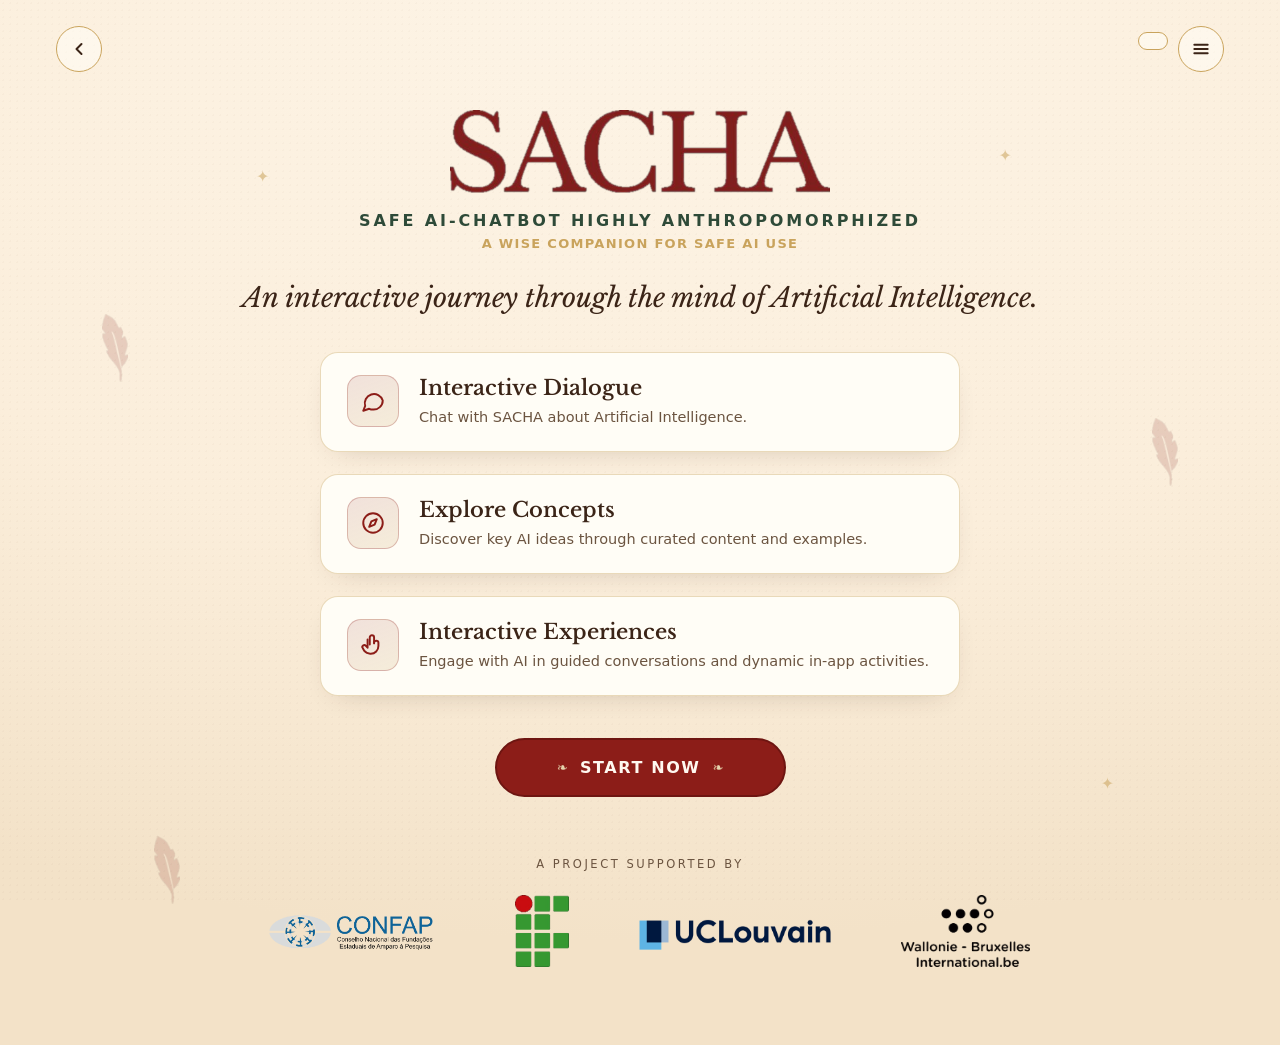
==== intro.html @ 822ed8a5 "Publicar protótipo estático do site SACHA. Site HTML/CSS/JS com landing, login, chat demo e suporte " ====
<!DOCTYPE html>
<html lang="en">
<head>
<meta charset="UTF-8">
<meta name="viewport" content="width=device-width, initial-scale=1.0">
<title>Introduction · SACHA</title>
<link rel="preconnect" href="https://fonts.googleapis.com">
<link href="https://fonts.googleapis.com/css2?family=Libre+Baskerville:ital,wght@0,400;0,700;1,400&display=swap" rel="stylesheet">
<link rel="stylesheet" href="assets/styles.css">
<link rel="icon" type="image/png" href="assets/avatar.png">
</head>
<body class="paper-bg" data-page="intro">

<div class="screen">
  <div class="screen-top">
    <a class="icon-btn" href="welcome.html" data-i18n-aria="intro.back" aria-label="Back">
      <svg width="20" height="20" viewBox="0 0 24 24" fill="none" stroke="currentColor" stroke-width="2.4" stroke-linecap="round" stroke-linejoin="round"><path d="M15 18l-6-6 6-6"/></svg>
    </a>
    <div style="display:flex;gap:10px;align-items:flex-start">
      <span data-lang-toggle></span>
      <a class="icon-btn" href="index.html" data-i18n-aria="intro.menu" aria-label="Menu">
        <svg width="20" height="20" viewBox="0 0 24 24" fill="none" stroke="currentColor" stroke-width="2.4" stroke-linecap="round"><path d="M4 7h16M4 12h16M4 17h16"/></svg>
      </a>
    </div>
  </div>

  <img class="drift-feather" src="assets/feather.png" alt="" style="left:8%;top:30%">
  <img class="drift-feather" src="assets/feather.png" alt="" style="left:90%;top:40%;animation-delay:-3.4s">
  <img class="drift-feather" src="assets/feather.png" alt="" style="left:12%;top:80%;animation-delay:-5s">
  <span class="sparkle" style="left:20%;top:16%">✦</span>
  <span class="sparkle" style="left:78%;top:14%;animation-delay:-1.6s">✦</span>
  <span class="sparkle" style="left:86%;top:74%;animation-delay:-2.6s">✦</span>

  <main class="intro-stage">
    <img class="logo-big" src="assets/logo.png" alt="SACHA">
    <p class="name-sub">Safe AI-Chatbot Highly Anthropomorphized</p>
    <p class="name-tag" data-i18n="intro.tagline">A wise companion for safe AI use</p>

    <p class="journey" data-i18n="intro.journey">An interactive journey through the mind of Artificial Intelligence.</p>

    <div class="feature-list">
      <article class="feature">
        <div class="ic">
          <svg width="26" height="26" viewBox="0 0 24 24" fill="none" stroke="currentColor" stroke-width="1.8" stroke-linecap="round" stroke-linejoin="round"><path d="M21 11.5a8.4 8.4 0 0 1-9 8.4 8.9 8.9 0 0 1-3.5-.7L3 21l1.8-4.4A8.4 8.4 0 1 1 21 11.5z"/></svg>
        </div>
        <div>
          <h3 data-i18n="intro.f1.title">Interactive Dialogue</h3>
          <p data-i18n="intro.f1.desc">Chat with SACHA about Artificial Intelligence.</p>
        </div>
      </article>
      <article class="feature">
        <div class="ic">
          <svg width="26" height="26" viewBox="0 0 24 24" fill="none" stroke="currentColor" stroke-width="1.8" stroke-linecap="round" stroke-linejoin="round"><circle cx="12" cy="12" r="9"/><path d="M15.5 8.5l-2 5-5 2 2-5z"/></svg>
        </div>
        <div>
          <h3 data-i18n="intro.f2.title">Explore Concepts</h3>
          <p data-i18n="intro.f2.desc">Discover key AI ideas through curated content and examples.</p>
        </div>
      </article>
      <article class="feature">
        <div class="ic">
          <svg width="26" height="26" viewBox="0 0 24 24" fill="none" stroke="currentColor" stroke-width="1.8" stroke-linecap="round" stroke-linejoin="round"><path d="M9 11.5V5a2 2 0 1 1 4 0v5.5"/><path d="M13 10a2 2 0 1 1 4 0v3a7 7 0 0 1-7 7h-.6a7 7 0 0 1-5.4-2.5L2.6 15a1.8 1.8 0 0 1 2.8-2.3L7 14.5V7"/></svg>
        </div>
        <div>
          <h3 data-i18n="intro.f3.title">Interactive Experiences</h3>
          <p data-i18n="intro.f3.desc">Engage with AI in guided conversations and dynamic in-app activities.</p>
        </div>
      </article>
    </div>

    <div class="btn-row">
      <a class="btn btn-red" style="padding:18px 60px;font-size:16px" href="chat.html" data-i18n="intro.start" data-i18n-wing>
        <span class="wing">❧</span> Start now <span class="wing">❧</span>
      </a>
    </div>

    <div class="support-strip">
      <p class="lbl" data-i18n="intro.support">A project supported by</p>
      <div class="badges">
        <div class="badge badge-logo"><img src="assets/logo-confap.png" alt="CONFAP"></div>
        <div class="badge badge-logo"><img src="assets/logo-ifes.png" alt="Instituto Federal do Espírito Santo — Campus Vitória"></div>
        <div class="badge badge-logo"><img src="assets/logo-uclouvain.png" alt="UCLouvain"></div>
        <div class="badge badge-logo"><img src="assets/logo-wbi.png" alt="Wallonie-Bruxelles International"></div>
      </div>
    </div>
  </main>
</div>

<div id="toast" role="status"></div>
<script src="assets/i18n.js"></script>
<script src="assets/app.js"></script>
</body>
</html>
---- assets/styles.css ----
/* ============================================================
   SACHA · Safe AI-Chatbot Highly Anthropomorphized
   Identidade: creme papel · vermelho tinta · verde livro · dourado
   ============================================================ */
:root{
  --cream:#FBEEDB;
  --cream-soft:#F8F1E3;
  --paper:#FFFDF6;
  --red:#8C1D18;
  --red-dark:#6E1511;
  --green:#2E4A38;
  --green-dark:#22382A;
  --brown:#3B2417;
  --brown-soft:#6B5440;
  --gold:#C9A35C;
  --gold-soft:#E5D3AC;
  --shadow:0 18px 50px -18px rgba(59,36,23,.28);
  --ring:0 0 0 3px rgba(201,163,92,.45);
  --serif:'Libre Baskerville',Georgia,serif;
  --sans:ui-sans-serif,system-ui,-apple-system,'Segoe UI',sans-serif;
}
*{margin:0;padding:0;box-sizing:border-box}
html{scroll-behavior:smooth}
body{
  font-family:var(--sans);color:var(--brown);background:var(--cream);
  -webkit-font-smoothing:antialiased;min-height:100vh;
}
img{max-width:100%;display:block;user-select:none;-webkit-user-drag:none}
a{color:inherit}
button{font:inherit;cursor:pointer}
:focus-visible{outline:none;box-shadow:var(--ring);border-radius:6px}

/* paper grain + vignette */
.paper-bg{
  background:
    radial-gradient(ellipse 120% 90% at 50% 0%, #FDF4E6 0%, var(--cream) 60%, #F3E2C8 100%);
  position:relative;
}
.paper-bg::before{
  content:"";position:fixed;inset:0;pointer-events:none;z-index:0;opacity:.45;
  background-image:radial-gradient(rgba(74,46,30,.05) 1px, transparent 1px);
  background-size:7px 7px;
}

/* ---------- ornaments ---------- */
.ornament{display:flex;align-items:center;gap:14px;justify-content:center;color:var(--gold)}
.ornament::before,.ornament::after{
  content:"";height:1px;flex:1;max-width:170px;
  background:linear-gradient(90deg,transparent,var(--gold));
}
.ornament::after{background:linear-gradient(90deg,var(--gold),transparent)}
.ornament svg{flex:none}

.sparkle{position:absolute;color:var(--gold);opacity:.55;animation:tw 3.6s ease-in-out infinite}
@keyframes tw{0%,100%{opacity:.18;transform:scale(.8)}50%{opacity:.7;transform:scale(1.06)}}
.drift-feather{position:absolute;width:26px;opacity:.16;pointer-events:none;animation:drift 9s ease-in-out infinite}
@keyframes drift{0%,100%{transform:translate(0,0) rotate(-12deg)}50%{transform:translate(14px,-22px) rotate(10deg)}}

/* ---------- buttons ---------- */
.btn{
  display:inline-flex;align-items:center;justify-content:center;gap:12px;
  border:none;border-radius:999px;padding:16px 42px;
  font-family:var(--sans);font-weight:700;font-size:15px;letter-spacing:.1em;text-transform:uppercase;
  text-decoration:none;transition:transform .18s ease, box-shadow .18s ease, background .18s;
  will-change:transform;
}
.btn-red{
  background:var(--red);
  color:#FFF8F0;border:2px solid var(--red-dark);
  box-shadow:none;
}
.btn-red:hover{transform:translateY(-2px);background:var(--red-dark);box-shadow:none}
.btn-red .wing{color:var(--gold-soft);font-size:13px;letter-spacing:0}
.btn-ghost{
  background:transparent;color:var(--red);border:2px solid rgba(140,29,24,.45);
  box-shadow:none;
}
.btn-ghost:hover{background:rgba(140,29,24,.07);transform:translateY(-2px)}
.btn-green{
  background:linear-gradient(180deg,#3A5C46,var(--green) 60%,var(--green-dark));
  color:#F2EAD6;border:2px solid var(--green-dark);
  box-shadow:0 12px 26px -10px rgba(34,56,42,.55);
}
.btn-green:hover{transform:translateY(-2px)}

/* ---------- brand lockup ---------- */
.brand{display:flex;align-items:center;gap:10px;text-decoration:none}
.brand img.word{height:34px;width:auto}
.brand img.quill{height:40px;width:auto;margin-top:-8px}
.brand-sub{
  font-family:var(--sans);font-size:11px;font-weight:700;letter-spacing:.13em;
  color:var(--brown-soft);margin-top:4px;
}

/* ============================================================
   LANDING
   ============================================================ */
.nav{
  position:sticky;top:0;z-index:50;
  display:flex;align-items:center;justify-content:space-between;
  padding:18px clamp(20px,5vw,64px);
  background:rgba(251,238,219,.82);backdrop-filter:blur(10px);
  border-bottom:1px solid rgba(201,163,92,.3);
}
.nav-links{display:flex;align-items:center;gap:clamp(8px,1.2vw,16px);list-style:none}
.nav-links a{
  text-decoration:none;font-weight:700;font-size:14px;letter-spacing:.05em;color:var(--brown-soft);
  padding:6px 2px;border-bottom:2px solid transparent;transition:color .2s,border-color .2s;
}
.nav-links a:hover{color:var(--red);border-color:var(--gold)}
.nav-links a.btn-red,.nav-links a.btn-red:hover{color:#FFF8F0;border-color:transparent}
.nav .btn{padding:10px 26px;font-size:13px}

.hero{
  position:relative;min-height:calc(100vh - 77px);
  background:url('hero-wide.jpg') right center / cover no-repeat;
  display:flex;align-items:center;
}
.hero-inner{
  position:relative;z-index:2;max-width:560px;
  margin-left:clamp(20px,7vw,110px);padding:70px 0;
}
.hero .eyebrow{
  font-size:12px;font-weight:800;letter-spacing:.28em;text-transform:uppercase;color:var(--red);
  display:flex;align-items:center;gap:12px;margin-bottom:22px;
}
.hero .eyebrow::before{content:"";width:34px;height:2px;background:var(--gold)}
.hero h1{
  font-family:var(--serif);font-weight:500;
  font-size:clamp(38px,4.6vw,62px);line-height:1.08;color:var(--brown);
  margin-bottom:24px;
}
.hero h1 em{font-style:italic;color:var(--red)}
.hero p.lead{font-size:18px;line-height:1.65;color:var(--brown-soft);margin-bottom:40px;max-width:480px}
.hero-ctas{display:flex;flex-wrap:wrap;gap:16px}
.hero-fade{
  position:absolute;inset:0;z-index:1;
  background:linear-gradient(90deg,var(--cream) 22%,rgba(251,238,219,.65) 45%,transparent 65%);
}

.section{padding:clamp(70px,9vw,120px) clamp(20px,6vw,80px);position:relative}
.section-head{text-align:center;max-width:680px;margin:0 auto 64px}
.section-head .kicker{
  font-size:12px;font-weight:800;letter-spacing:.3em;text-transform:uppercase;color:var(--gold);
  margin-bottom:14px;
}
.section-head h2{font-family:var(--serif);font-size:clamp(30px,3.4vw,44px);font-weight:500;color:var(--brown)}
.section-head h2 em{font-style:italic;color:var(--red)}
.section-head p{margin-top:16px;color:var(--brown-soft);font-size:16.5px;line-height:1.65}

.cards{display:grid;grid-template-columns:repeat(auto-fit,minmax(270px,1fr));gap:28px;max-width:1080px;margin:0 auto}
.card{
  position:relative;overflow:hidden;border-radius:22px;
  padding:40px 30px 34px;text-align:center;
  background:rgba(255,253,246,.38);
  backdrop-filter:blur(16px) saturate(1.2);
  -webkit-backdrop-filter:blur(16px) saturate(1.2);
  border:1px solid rgba(255,253,246,.72);
  box-shadow:
    0 10px 36px rgba(59,36,23,.07),
    inset 0 1px 0 rgba(255,255,255,.62),
    inset 0 -1px 0 rgba(201,163,92,.14);
  transition:transform .28s ease, background .28s ease, border-color .28s ease, box-shadow .28s ease;
}
.card::before{
  content:"";position:absolute;inset:0;border-radius:inherit;pointer-events:none;
  background:linear-gradient(145deg, rgba(255,255,255,.42) 0%, rgba(255,255,255,.06) 42%, rgba(201,163,92,.07) 100%);
}
.card:hover{
  transform:translateY(-5px);
  background:rgba(255,253,246,.52);
  border-color:rgba(201,163,92,.38);
  box-shadow:
    0 16px 44px rgba(59,36,23,.1),
    inset 0 1px 0 rgba(255,255,255,.78),
    inset 0 -1px 0 rgba(201,163,92,.18);
}
.card::after{
  content:"";position:absolute;left:50%;top:0;z-index:1;width:120px;height:4px;transform:translateX(-50%);
  background:linear-gradient(90deg,transparent,rgba(201,163,92,.85),transparent);border-radius:0 0 4px 4px;
}
.card img{
  position:relative;z-index:1;
  height:150px;width:auto;margin:0 auto 22px;
  filter:drop-shadow(0 8px 14px rgba(59,36,23,.12));
}
.card h3,.card p{position:relative;z-index:1}
.card h3{font-family:var(--serif);font-size:24px;font-weight:600;color:var(--red);margin-bottom:10px}
.card p{font-size:15px;line-height:1.6;color:var(--brown-soft)}

.about{
  display:grid;grid-template-columns:minmax(300px,480px) 1fr;gap:clamp(34px,6vw,90px);
  align-items:center;max-width:1080px;margin:0 auto;
}
.about-art{
  position:relative;display:flex;flex-direction:row;align-items:center;
  justify-content:center;gap:clamp(10px,2vw,22px);width:100%;
}
.about-mascot-wrap{
  position:relative;flex:0 0 min(42%,170px);max-width:170px;
  display:flex;justify-content:center;
}
.about-mascot-wrap::before{
  content:"";position:absolute;left:50%;top:50%;transform:translate(-50%,-50%);
  width:125%;height:125%;border-radius:50%;z-index:0;
  background:radial-gradient(circle at 50% 45%, #F3DCB7 0%, rgba(243,220,183,0) 72%);
}
.about-mascot{
  position:relative;z-index:1;display:block;width:100%;height:auto;
  filter:drop-shadow(0 10px 18px rgba(59,36,23,.1));
}
.about-brand{
  position:relative;z-index:1;flex:1 1 auto;min-width:0;max-width:260px;
}
.about-logo{display:block;width:100%;height:auto}
.about h2{font-family:var(--serif);font-size:clamp(28px,3vw,40px);font-weight:500;margin-bottom:20px}
.about h2 em{font-style:italic;color:var(--red)}
.about p{color:var(--brown-soft);line-height:1.7;font-size:16.5px;margin-bottom:16px}
.about ul{list-style:none;margin-top:8px}
.about li{
  display:flex;gap:14px;align-items:flex-start;margin-bottom:14px;
  font-size:16px;line-height:1.55;color:var(--brown);
}
.about li svg{flex:none;margin-top:3px;color:var(--red)}

.support{
  background:linear-gradient(180deg,rgba(46,74,56,.06),rgba(46,74,56,.12));
  border-top:1px solid rgba(201,163,92,.35);border-bottom:1px solid rgba(201,163,92,.35);
}
.badges{display:flex;flex-wrap:wrap;justify-content:center;align-items:center;gap:28px 36px;max-width:1000px;margin:0 auto}
.badge{
  background:var(--paper);border:1px solid rgba(59,36,23,.14);border-radius:14px;
  padding:18px 28px;text-align:center;min-width:200px;box-shadow:0 8px 22px -14px rgba(59,36,23,.35);
}
.badge b{display:block;font-size:15px;color:var(--brown);letter-spacing:.02em}
.badge span{font-size:12.5px;color:var(--brown-soft)}
.badge-logo{
  display:flex;align-items:center;justify-content:center;
  background:transparent;border:none;box-shadow:none;
  padding:8px 12px;min-width:0;
}
.badge-logo img{height:auto;width:auto;max-height:72px;max-width:min(220px,42vw);object-fit:contain}
.support .badge-logo img{max-height:64px}

.cta-final{text-align:center}
.cta-final h2 em{color:var(--red)}
.cta-final .ornament{margin:26px auto 34px;max-width:520px}

.footer{
  background:var(--green-dark);color:#D8CBB4;
  padding:54px clamp(20px,6vw,80px) 40px;position:relative;overflow:hidden;
}
.footer-inner{
  max-width:1080px;margin:0 auto;display:flex;flex-wrap:wrap;gap:34px;
  align-items:center;justify-content:space-between;
}
.footer .brand img.word{filter:brightness(0) invert(.93);height:28px}
.footer p{font-size:13.5px;line-height:1.6;max-width:420px}
.footer .sleep{width:150px;opacity:.92}
.footer small{display:block;text-align:center;margin-top:34px;font-size:12px;color:#A99A80;letter-spacing:.06em}

/* ============================================================
   AUTH (login / cadastro)
   ============================================================ */
.auth-wrap{
  min-height:100vh;display:flex;align-items:center;justify-content:center;
  padding:46px 18px;position:relative;overflow:hidden;
}
.auth-card{
  position:relative;z-index:2;width:min(440px,100%);
  background:var(--paper);border:1px solid rgba(201,163,92,.5);border-radius:26px;
  box-shadow:var(--shadow);padding:0 38px 38px;text-align:center;
}
.auth-avatar{
  width:108px;height:108px;margin:-54px auto 14px;border-radius:50%;
  border:4px solid var(--paper);box-shadow:0 10px 24px -8px rgba(59,36,23,.4);
  background:#EDE0CB;
}
.auth-card h1{font-family:var(--serif);font-weight:500;font-size:30px;color:var(--brown)}
.auth-card h1 em{font-style:italic;color:var(--red)}
.auth-card .sub{font-size:13.5px;color:var(--brown-soft);margin:6px 0 24px}

.tabs{
  display:grid;grid-template-columns:1fr 1fr;gap:6px;margin-bottom:26px;
  background:rgba(201,163,92,.16);border:1px solid rgba(201,163,92,.4);
  border-radius:999px;padding:5px;
}
.tabs button{
  border:none;background:transparent;border-radius:999px;padding:10px 0;
  font-weight:800;font-size:13.5px;letter-spacing:.06em;color:var(--brown-soft);
  transition:background .2s,color .2s;
}
.tabs button[aria-selected="true"]{
  background:var(--red);color:#FFF8F0;
  box-shadow:none;
}

.field{margin-bottom:16px;text-align:left}
.field label{display:block;font-size:12.5px;font-weight:800;letter-spacing:.08em;color:var(--brown-soft);margin-bottom:7px;text-transform:uppercase}
.field input{
  width:100%;border:1.5px solid rgba(59,36,23,.22);border-radius:12px;
  background:#FFFEFA;padding:13px 16px;font:inherit;font-size:15px;color:var(--brown);
  transition:border-color .2s, box-shadow .2s;
}
.field input::placeholder{color:#B5A48E}
.field input:focus{outline:none;border-color:var(--gold);box-shadow:var(--ring)}
.auth-card .btn{width:100%;margin-top:8px}
.auth-foot{margin-top:22px;font-size:12.5px;color:var(--brown-soft)}
.auth-foot a{color:var(--red);font-weight:700}
.hidden{display:none !important}

/* ============================================================
   WELCOME + INTRO
   ============================================================ */
.screen{
  min-height:100vh;position:relative;overflow:hidden;
  display:flex;flex-direction:column;
}
.screen-top{
  display:flex;align-items:flex-start;justify-content:space-between;
  padding:26px clamp(20px,4.5vw,56px) 0;position:relative;z-index:5;
}
.icon-btn{
  width:46px;height:46px;border-radius:50%;border:1.6px solid var(--gold);
  background:rgba(255,253,246,.55);display:flex;align-items:center;justify-content:center;
  color:var(--brown);transition:background .2s;text-decoration:none;
}
.icon-btn:hover{background:rgba(201,163,92,.18)}

.welcome-stage{
  position:relative;z-index:2;flex:1;display:flex;flex-direction:column;align-items:center;
  padding:0 18px 60px;
}
.welcome-art{position:relative;margin-top:-6px}
.welcome-art::before{
  content:"";position:absolute;left:50%;top:46%;transform:translate(-50%,-50%);
  width:300px;height:300px;border-radius:50%;
  background:radial-gradient(circle, #F3DCB7 0%, rgba(243,220,183,0) 72%);
}
.welcome-art img{position:relative;width:230px}
.welcome-card{
  position:relative;width:min(660px,100%);margin-top:-26px;
  background:var(--paper);border:1px solid rgba(201,163,92,.45);border-radius:26px;
  box-shadow:var(--shadow);padding:46px clamp(26px,6vw,70px) 44px;text-align:center;
}
.welcome-card h1{font-family:var(--serif);font-weight:500;font-size:clamp(32px,4.4vw,44px);color:var(--green-dark)}
.welcome-card h1 em{font-style:normal;color:var(--red)}
.welcome-card .ornament{margin:20px 0 26px}
.welcome-card p{font-size:17px;line-height:1.75;color:var(--brown-soft)}
.welcome-card .enjoy{font-family:var(--serif);font-style:italic;font-size:21px;color:var(--brown);margin-top:26px}
.screen .btn-row{display:flex;justify-content:center;margin:36px 0 14px;position:relative;z-index:2}

/* intro */
.intro-stage{
  position:relative;z-index:2;flex:1;display:flex;flex-direction:column;align-items:center;
  padding:24px 18px 70px;text-align:center;
}
.intro-stage .logo-big{width:min(380px,72vw);margin-top:14px}
.intro-stage .name-sub{
  font-family:var(--sans);font-weight:800;letter-spacing:.18em;text-transform:uppercase;
  color:var(--green);font-size:clamp(13px,1.6vw,16px);margin-top:18px;
}
.intro-stage .name-tag{font-size:13px;font-weight:700;letter-spacing:.1em;color:var(--gold);margin-top:6px;text-transform:uppercase}
.intro-stage .journey{
  font-family:var(--serif);font-size:clamp(20px,2.6vw,27px);font-style:italic;color:var(--brown);
  margin:30px 0 8px;
}
.feature-list{
  width:min(640px,100%);margin:30px auto 6px;text-align:left;
  display:flex;flex-direction:column;gap:22px;
}
.feature{
  display:flex;gap:20px;align-items:flex-start;
  background:var(--paper);border:1px solid rgba(201,163,92,.4);border-radius:18px;
  padding:22px 26px;box-shadow:0 10px 30px -18px rgba(59,36,23,.3);
}
.feature .ic{
  flex:none;width:52px;height:52px;border-radius:14px;
  background:linear-gradient(160deg,rgba(140,29,24,.12),rgba(201,163,92,.18));
  border:1px solid rgba(140,29,24,.25);
  display:flex;align-items:center;justify-content:center;color:var(--red);
}
.feature h3{font-family:var(--serif);font-size:21px;font-weight:600;color:var(--brown);margin-bottom:5px}
.feature p{font-size:14.5px;line-height:1.6;color:var(--brown-soft)}
.support-strip{margin-top:46px;position:relative;z-index:2;text-align:center}
.support-strip .lbl{font-size:11.5px;letter-spacing:.22em;text-transform:uppercase;color:var(--brown-soft);margin-bottom:16px}
.support-strip .badges .badge-logo{padding:8px 10px}

/* toast */
#toast{
  position:fixed;left:50%;bottom:34px;transform:translate(-50%,20px);
  background:var(--green-dark);color:#F2EAD6;padding:14px 26px;border-radius:999px;
  font-size:14.5px;box-shadow:0 14px 30px -10px rgba(0,0,0,.4);
  opacity:0;pointer-events:none;transition:opacity .3s, transform .3s;z-index:99;
}
#toast.show{opacity:1;transform:translate(-50%,0)}

/* responsive */
@media (max-width:860px){
  .hero{background-position:72% center}
  .hero-fade{background:linear-gradient(180deg,var(--cream) 30%,rgba(251,238,219,.78) 60%,rgba(251,238,219,.45))}
  .hero-inner{margin:0 auto;padding:60px 22px;text-align:center}
  .hero .eyebrow{justify-content:center}
  .hero .eyebrow::before{display:none}
  .hero-ctas{justify-content:center}
  .about{grid-template-columns:1fr}
  .footer-inner{justify-content:center;text-align:center}
  .nav-links li.hide-m{display:none}
}
@media (prefers-reduced-motion: reduce){
  *{animation:none !important;transition:none !important}
}

/* ============================================================
   CHAT
   ============================================================ */
.chat-shell{display:grid;grid-template-columns:288px 1fr;height:100vh;overflow:hidden}

/* ---- sidebar ---- */
.side{
  background:linear-gradient(180deg,#27402F,var(--green-dark) 60%,#1B2C21);
  color:#E8DDC6;display:flex;flex-direction:column;
  border-right:1px solid rgba(201,163,92,.25);position:relative;z-index:30;
}
.side-head{padding:26px 22px 18px}
.side-head .brand img.word{height:30px;filter:brightness(0) invert(.95)}
.side-head .brand img.quill{height:36px}
.side-new{
  margin:4px 18px 14px;display:flex;align-items:center;gap:10px;justify-content:center;
  border:1.4px solid rgba(232,221,198,.35);border-radius:12px;background:rgba(255,253,246,.06);
  color:#F2EAD6;font-weight:700;font-size:14px;padding:11px 14px;
  transition:background .2s,border-color .2s;
}
.side-new:hover{background:rgba(201,163,92,.18);border-color:var(--gold)}
.side-nav{flex:1;overflow-y:auto;padding:6px 14px}
.side-label{font-size:10.5px;font-weight:800;letter-spacing:.22em;text-transform:uppercase;color:#A99A80;padding:12px 10px 8px}
.side-item{
  display:flex;align-items:center;gap:12px;width:100%;text-align:left;
  border:none;background:transparent;color:#D8CBB4;border-radius:11px;
  padding:11px 12px;font-size:14px;font-weight:700;margin-bottom:4px;
  transition:background .2s,color .2s;
}
.side-item:hover{background:rgba(255,253,246,.07)}
.side-item.active{background:rgba(201,163,92,.2);color:#FBF3E0}
.side-item svg{flex:none;opacity:.85}
.side-user{
  display:flex;align-items:center;gap:12px;margin:14px;padding:12px;
  border-top:1px solid rgba(232,221,198,.18);
}
.side-user .av{
  width:40px;height:40px;border-radius:50%;flex:none;
  background:#F8F1E7;border:2px solid var(--gold);overflow:hidden;
}
.side-user b{display:block;font-size:14px;color:#FBF3E0;line-height:1.2}
.side-user span{font-size:12px;color:#A99A80}
.side-user svg{margin-left:auto;color:#A99A80}

/* ---- main ---- */
.chat-main{
  display:flex;flex-direction:column;min-width:0;position:relative;
  background:radial-gradient(ellipse 120% 90% at 50% 0%, #FDF4E6 0%, var(--cream) 60%, #F3E2C8 100%);
}
.chat-top{
  display:flex;align-items:center;justify-content:flex-end;gap:12px;
  padding:14px clamp(16px,3vw,34px) 6px;
}
.chat-top .menu-toggle{display:none}
.pill-gold{
  display:inline-flex;align-items:center;gap:8px;border-radius:999px;
  background:linear-gradient(180deg,#D8B873,var(--gold));color:#3B2417;
  border:1px solid #A98443;font-weight:800;font-size:13px;padding:8px 18px;
  text-decoration:none;transition:transform .15s;
}
.pill-gold:hover{transform:translateY(-1px)}

.chat-panel{
  flex:1;display:flex;flex-direction:column;min-height:0;
  margin:8px clamp(14px,3vw,34px) clamp(14px,2.5vw,26px);
  border:1.6px solid rgba(59,36,23,.45);border-radius:20px;
  background:rgba(255,253,246,.45);overflow:hidden;
  box-shadow:0 24px 60px -36px rgba(59,36,23,.4);
}
.msgs{flex:1;overflow-y:auto;padding:clamp(18px,3vw,34px);display:flex;flex-direction:column;gap:20px}
.msgs::-webkit-scrollbar{width:10px}
.msgs::-webkit-scrollbar-thumb{background:rgba(59,36,23,.2);border-radius:6px}

.msg{display:flex;gap:14px;max-width:78%;animation:msgIn .35s cubic-bezier(.2,.8,.3,1) both}
@keyframes msgIn{from{opacity:0;transform:translateY(10px)}to{opacity:1;transform:none}}
.msg .av{
  width:52px;height:52px;border-radius:50%;flex:none;overflow:hidden;
  border:1.6px solid rgba(59,36,23,.5);background:#F8F1E7;
}
.msg .bubble{
  border:1.4px solid rgba(59,36,23,.5);border-radius:14px;
  background:rgba(255,253,246,.55);padding:14px 18px;
  font-size:15px;line-height:1.6;color:var(--brown);
  white-space:pre-line;
}
.msg.bot .bubble{border-top-left-radius:4px}
.msg.user{align-self:flex-end;flex-direction:row-reverse}
.msg.user .bubble{border-top-right-radius:4px;background:rgba(140,29,24,.06);color:#5A2A1A}
.msg.user .feather-mark{width:24px;align-self:flex-start;margin-top:2px;flex:none}
.msg .who{font-size:11px;font-weight:800;letter-spacing:.12em;text-transform:uppercase;color:var(--brown-soft);margin-bottom:6px}

.typing .bubble{display:flex;gap:6px;align-items:center;padding:16px 20px}
.typing .dot{
  width:8px;height:8px;border-radius:50%;background:var(--red);opacity:.4;
  animation:dotty 1.1s ease-in-out infinite;
}
.typing .dot:nth-child(2){animation-delay:.18s}
.typing .dot:nth-child(3){animation-delay:.36s}
@keyframes dotty{0%,100%{opacity:.25;transform:translateY(0)}50%{opacity:1;transform:translateY(-4px)}}

.suggestions{display:flex;flex-wrap:wrap;gap:10px;padding:0 clamp(18px,3vw,34px) 14px}
.chip{
  border:1.3px solid rgba(140,29,24,.4);border-radius:999px;background:rgba(255,253,246,.6);
  color:var(--red);font-weight:700;font-size:13px;padding:8px 16px;
  transition:background .2s,transform .15s;
}
.chip:hover{background:rgba(140,29,24,.08);transform:translateY(-1px)}

.composer{
  display:flex;align-items:flex-end;gap:12px;
  margin:0 clamp(18px,3vw,34px) clamp(16px,2.5vw,24px);
  border:1.6px solid rgba(59,36,23,.5);border-radius:16px;
  background:#FFFEFA;padding:12px 14px;
}
.composer textarea{
  flex:1;border:none;resize:none;background:transparent;font:inherit;font-size:15px;
  color:var(--brown);max-height:140px;line-height:1.5;padding:6px 4px;
}
.composer textarea:focus{outline:none}
.composer textarea::placeholder{color:#B5A48E}
.send-btn{
  flex:none;width:46px;height:46px;border-radius:50%;border:2px solid var(--red-dark);
  background:var(--red);color:#FFF8F0;
  display:flex;align-items:center;justify-content:center;
  box-shadow:none;transition:transform .15s, background .15s;
}
.send-btn:hover{transform:translateY(-2px);background:var(--red-dark);box-shadow:none}
.send-btn:disabled{opacity:.45;transform:none;cursor:default}
.composer-note{
  text-align:center;font-size:11.5px;color:var(--brown-soft);
  margin:-6px 0 12px;letter-spacing:.04em;
}
.side-backdrop{display:none}

.lang-toggle{
  border:1.6px solid var(--gold);border-radius:999px;
  background:rgba(255,253,246,.55);color:var(--brown);
  font-family:var(--sans);font-weight:800;font-size:12px;
  letter-spacing:.06em;padding:8px 14px;cursor:pointer;
  transition:background .2s;line-height:1;
}
.lang-toggle:hover{background:rgba(201,163,92,.18)}
.side .lang-toggle{
  border-color:rgba(232,221,198,.35);background:rgba(255,253,246,.06);color:#F2EAD6;
}
.chat-top .lang-toggle{align-self:center}
.auth-wrap .lang-toggle{position:absolute;top:26px;right:26px;z-index:5}
.screen-top .lang-toggle{align-self:flex-start}

/* mobile */
@media (max-width:860px){
  .chat-shell{grid-template-columns:1fr}
  .side{
    position:fixed;inset:0 26% 0 0;max-width:320px;transform:translateX(-102%);
    transition:transform .3s ease;box-shadow:30px 0 60px rgba(0,0,0,.3);
  }
  .side.open{transform:none}
  .chat-top{justify-content:space-between}
  .chat-top .menu-toggle{display:flex}
  .msg{max-width:92%}
  .side-backdrop{
    display:block;
    position:fixed;inset:0;background:rgba(27,44,33,.45);z-index:25;
    opacity:0;pointer-events:none;transition:opacity .3s;
  }
  .side-backdrop.show{opacity:1;pointer-events:auto}
}
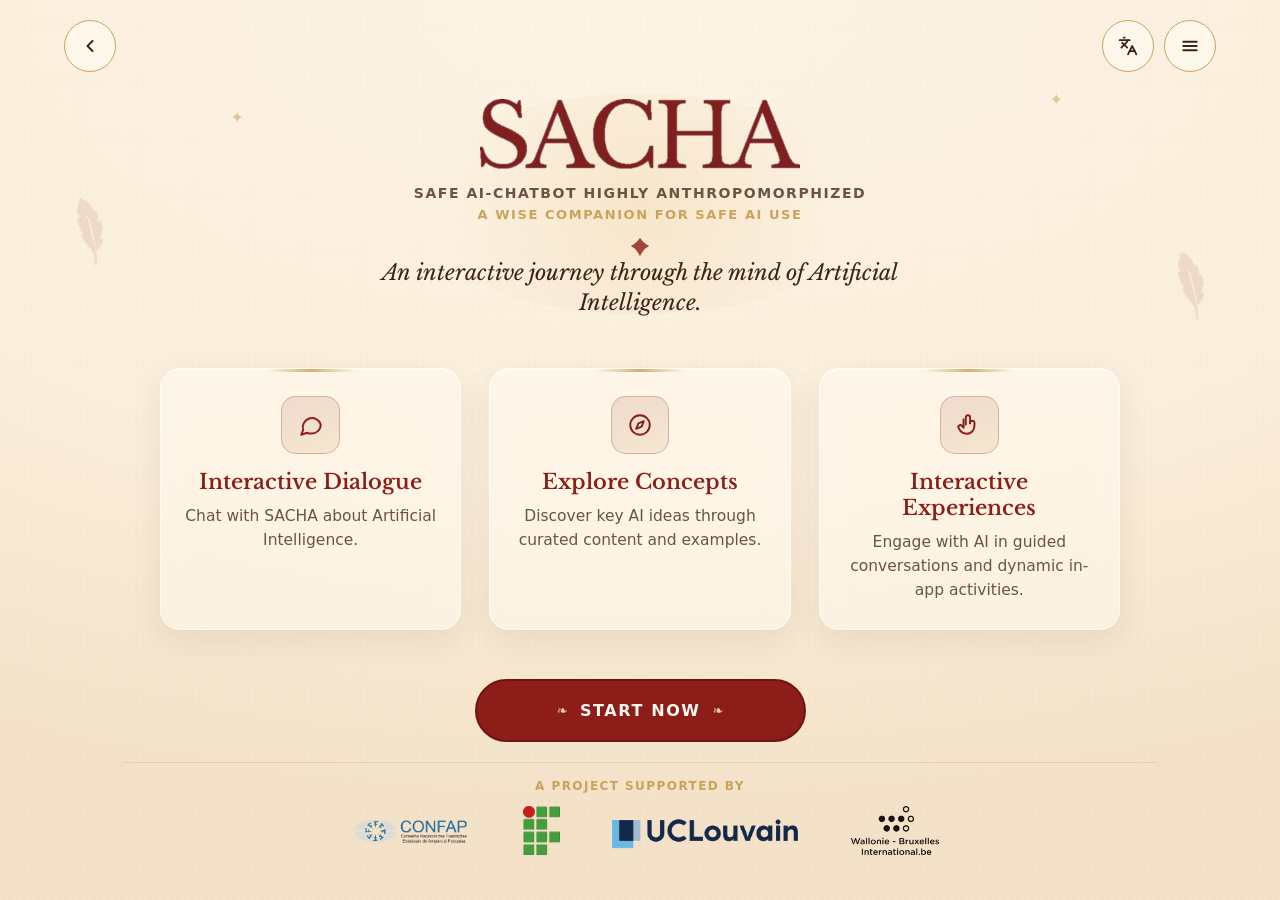
==== commit b948abff: "Atualizar landing, intro e seletor de idioma. Ícone no toggle de idioma, ajustes de tipografia e lay" ====
--- a/intro.html
+++ b/intro.html
@@ -16,7 +16,7 @@
     <a class="icon-btn" href="welcome.html" data-i18n-aria="intro.back" aria-label="Back">
       <svg width="20" height="20" viewBox="0 0 24 24" fill="none" stroke="currentColor" stroke-width="2.4" stroke-linecap="round" stroke-linejoin="round"><path d="M15 18l-6-6 6-6"/></svg>
     </a>
-    <div style="display:flex;gap:10px;align-items:flex-start">
+    <div class="screen-top-actions">
       <span data-lang-toggle></span>
       <a class="icon-btn" href="index.html" data-i18n-aria="intro.menu" aria-label="Menu">
         <svg width="20" height="20" viewBox="0 0 24 24" fill="none" stroke="currentColor" stroke-width="2.4" stroke-linecap="round"><path d="M4 7h16M4 12h16M4 17h16"/></svg>
@@ -24,65 +24,60 @@
     </div>
   </div>
 
-  <img class="drift-feather" src="assets/feather.png" alt="" style="left:8%;top:30%">
-  <img class="drift-feather" src="assets/feather.png" alt="" style="left:90%;top:40%;animation-delay:-3.4s">
-  <img class="drift-feather" src="assets/feather.png" alt="" style="left:12%;top:80%;animation-delay:-5s">
-  <span class="sparkle" style="left:20%;top:16%">✦</span>
-  <span class="sparkle" style="left:78%;top:14%;animation-delay:-1.6s">✦</span>
-  <span class="sparkle" style="left:86%;top:74%;animation-delay:-2.6s">✦</span>
+  <img class="drift-feather" src="assets/feather.png" alt="" style="left:6%;top:22%;opacity:.1">
+  <img class="drift-feather" src="assets/feather.png" alt="" style="left:92%;top:28%;animation-delay:-3.4s;opacity:.1">
+  <span class="sparkle" style="left:18%;top:12%">✦</span>
+  <span class="sparkle" style="left:82%;top:10%;animation-delay:-1.6s">✦</span>
 
   <main class="intro-stage">
-    <img class="logo-big" src="assets/logo.png" alt="SACHA">
-    <p class="name-sub">Safe AI-Chatbot Highly Anthropomorphized</p>
-    <p class="name-tag" data-i18n="intro.tagline">A wise companion for safe AI use</p>
-
-    <p class="journey" data-i18n="intro.journey">An interactive journey through the mind of Artificial Intelligence.</p>
+    <header class="intro-hero">
+      <img class="logo-big" src="assets/logo.png" alt="SACHA">
+      <p class="name-sub">Safe AI-Chatbot Highly Anthropomorphized</p>
+      <p class="name-tag" data-i18n="intro.tagline">A wise companion for safe AI use</p>
+      <div class="intro-ornament">
+        <svg width="22" height="22" viewBox="0 0 24 24" fill="currentColor"><path d="M12 2C8 8 4 10 2 11c2 1 6 3 10 11 4-8 8-10 10-11-2-1-6-3-10-9z"/></svg>
+      </div>
+      <p class="journey" data-i18n="intro.journey">An interactive journey through the mind of Artificial Intelligence.</p>
+    </header>
 
     <div class="feature-list">
       <article class="feature">
         <div class="ic">
           <svg width="26" height="26" viewBox="0 0 24 24" fill="none" stroke="currentColor" stroke-width="1.8" stroke-linecap="round" stroke-linejoin="round"><path d="M21 11.5a8.4 8.4 0 0 1-9 8.4 8.9 8.9 0 0 1-3.5-.7L3 21l1.8-4.4A8.4 8.4 0 1 1 21 11.5z"/></svg>
         </div>
-        <div>
-          <h3 data-i18n="intro.f1.title">Interactive Dialogue</h3>
-          <p data-i18n="intro.f1.desc">Chat with SACHA about Artificial Intelligence.</p>
-        </div>
+        <h3 data-i18n="intro.f1.title">Interactive Dialogue</h3>
+        <p data-i18n="intro.f1.desc">Chat with SACHA about Artificial Intelligence.</p>
       </article>
       <article class="feature">
         <div class="ic">
           <svg width="26" height="26" viewBox="0 0 24 24" fill="none" stroke="currentColor" stroke-width="1.8" stroke-linecap="round" stroke-linejoin="round"><circle cx="12" cy="12" r="9"/><path d="M15.5 8.5l-2 5-5 2 2-5z"/></svg>
         </div>
-        <div>
-          <h3 data-i18n="intro.f2.title">Explore Concepts</h3>
-          <p data-i18n="intro.f2.desc">Discover key AI ideas through curated content and examples.</p>
-        </div>
+        <h3 data-i18n="intro.f2.title">Explore Concepts</h3>
+        <p data-i18n="intro.f2.desc">Discover key AI ideas through curated content and examples.</p>
       </article>
       <article class="feature">
         <div class="ic">
           <svg width="26" height="26" viewBox="0 0 24 24" fill="none" stroke="currentColor" stroke-width="1.8" stroke-linecap="round" stroke-linejoin="round"><path d="M9 11.5V5a2 2 0 1 1 4 0v5.5"/><path d="M13 10a2 2 0 1 1 4 0v3a7 7 0 0 1-7 7h-.6a7 7 0 0 1-5.4-2.5L2.6 15a1.8 1.8 0 0 1 2.8-2.3L7 14.5V7"/></svg>
         </div>
-        <div>
-          <h3 data-i18n="intro.f3.title">Interactive Experiences</h3>
-          <p data-i18n="intro.f3.desc">Engage with AI in guided conversations and dynamic in-app activities.</p>
-        </div>
+        <h3 data-i18n="intro.f3.title">Interactive Experiences</h3>
+        <p data-i18n="intro.f3.desc">Engage with AI in guided conversations and dynamic in-app activities.</p>
       </article>
     </div>
 
-    <div class="btn-row">
-      <a class="btn btn-red" style="padding:18px 60px;font-size:16px" href="chat.html" data-i18n="intro.start" data-i18n-wing>
+    <footer class="intro-foot">
+      <a class="btn btn-red intro-start-btn" href="chat.html" data-i18n="intro.start" data-i18n-wing>
         <span class="wing">❧</span> Start now <span class="wing">❧</span>
       </a>
-    </div>
-
-    <div class="support-strip">
-      <p class="lbl" data-i18n="intro.support">A project supported by</p>
-      <div class="badges">
-        <div class="badge badge-logo"><img src="assets/logo-confap.png" alt="CONFAP"></div>
-        <div class="badge badge-logo"><img src="assets/logo-ifes.png" alt="Instituto Federal do Espírito Santo — Campus Vitória"></div>
-        <div class="badge badge-logo"><img src="assets/logo-uclouvain.png" alt="UCLouvain"></div>
-        <div class="badge badge-logo"><img src="assets/logo-wbi.png" alt="Wallonie-Bruxelles International"></div>
+      <div class="support-strip">
+        <p class="lbl" data-i18n="intro.support">A project supported by</p>
+        <div class="badges">
+          <div class="badge badge-logo"><img src="assets/logo-confap.png" alt="CONFAP"></div>
+          <div class="badge badge-logo"><img src="assets/logo-ifes.png" alt="Instituto Federal do Espírito Santo — Campus Vitória"></div>
+          <div class="badge badge-logo"><img src="assets/logo-uclouvain.png" alt="UCLouvain"></div>
+          <div class="badge badge-logo"><img src="assets/logo-wbi.png" alt="Wallonie-Bruxelles International"></div>
+        </div>
       </div>
-    </div>
+    </footer>
   </main>
 </div>
 
--- a/assets/styles.css
+++ b/assets/styles.css
@@ -121,7 +121,7 @@
   margin-left:clamp(20px,7vw,110px);padding:70px 0;
 }
 .hero .eyebrow{
-  font-size:12px;font-weight:800;letter-spacing:.28em;text-transform:uppercase;color:var(--red);
+  font-size:12px;font-weight:800;letter-spacing:.12em;text-transform:uppercase;color:var(--red);
   display:flex;align-items:center;gap:12px;margin-bottom:22px;
 }
 .hero .eyebrow::before{content:"";width:34px;height:2px;background:var(--gold)}
@@ -140,10 +140,11 @@
 
 .section{padding:clamp(70px,9vw,120px) clamp(20px,6vw,80px);position:relative}
 .section-head{text-align:center;max-width:680px;margin:0 auto 64px}
-.section-head .kicker{
-  font-size:12px;font-weight:800;letter-spacing:.3em;text-transform:uppercase;color:var(--gold);
-  margin-bottom:14px;
-}
+.kicker{
+  font-size:10.5px;font-weight:600;letter-spacing:.12em;text-transform:uppercase;
+  color:var(--gold);margin-bottom:14px;
+}
+.section-head .kicker{margin-bottom:14px}
 .section-head h2{font-family:var(--serif);font-size:clamp(30px,3.4vw,44px);font-weight:500;color:var(--brown)}
 .section-head h2 em{font-style:italic;color:var(--red)}
 .section-head p{margin-top:16px;color:var(--brown-soft);font-size:16.5px;line-height:1.65}
@@ -189,7 +190,7 @@
 .card p{font-size:15px;line-height:1.6;color:var(--brown-soft)}
 
 .about{
-  display:grid;grid-template-columns:minmax(300px,480px) 1fr;gap:clamp(34px,6vw,90px);
+  display:grid;grid-template-columns:1fr minmax(300px,480px);gap:clamp(34px,6vw,90px);
   align-items:center;max-width:1080px;margin:0 auto;
 }
 .about-art{
@@ -224,7 +225,7 @@
 .about li svg{flex:none;margin-top:3px;color:var(--red)}
 
 .support{
-  background:linear-gradient(180deg,rgba(46,74,56,.06),rgba(46,74,56,.12));
+  background:rgba(255,253,246,.38);
   border-top:1px solid rgba(201,163,92,.35);border-bottom:1px solid rgba(201,163,92,.35);
 }
 .badges{display:flex;flex-wrap:wrap;justify-content:center;align-items:center;gap:28px 36px;max-width:1000px;margin:0 auto}
@@ -296,7 +297,7 @@
 }
 
 .field{margin-bottom:16px;text-align:left}
-.field label{display:block;font-size:12.5px;font-weight:800;letter-spacing:.08em;color:var(--brown-soft);margin-bottom:7px;text-transform:uppercase}
+.field label{display:block;font-size:12.5px;font-weight:800;letter-spacing:.06em;color:var(--brown-soft);margin-bottom:7px;text-transform:uppercase}
 .field input{
   width:100%;border:1.5px solid rgba(59,36,23,.22);border-radius:12px;
   background:#FFFEFA;padding:13px 16px;font:inherit;font-size:15px;color:var(--brown);
@@ -320,11 +321,13 @@
   display:flex;align-items:flex-start;justify-content:space-between;
   padding:26px clamp(20px,4.5vw,56px) 0;position:relative;z-index:5;
 }
+.screen-top-actions{display:flex;gap:10px;align-items:flex-start}
 .icon-btn{
   width:46px;height:46px;border-radius:50%;border:1.6px solid var(--gold);
   background:rgba(255,253,246,.55);display:flex;align-items:center;justify-content:center;
   color:var(--brown);transition:background .2s;text-decoration:none;
 }
+button.icon-btn{font:inherit;padding:0;cursor:pointer}
 .icon-btn:hover{background:rgba(201,163,92,.18)}
 
 .welcome-stage{
@@ -357,10 +360,10 @@
 }
 .intro-stage .logo-big{width:min(380px,72vw);margin-top:14px}
 .intro-stage .name-sub{
-  font-family:var(--sans);font-weight:800;letter-spacing:.18em;text-transform:uppercase;
+  font-family:var(--sans);font-weight:800;letter-spacing:.12em;text-transform:uppercase;
   color:var(--green);font-size:clamp(13px,1.6vw,16px);margin-top:18px;
 }
-.intro-stage .name-tag{font-size:13px;font-weight:700;letter-spacing:.1em;color:var(--gold);margin-top:6px;text-transform:uppercase}
+.intro-stage .name-tag{font-size:13px;font-weight:700;letter-spacing:.12em;color:var(--gold);margin-top:6px;text-transform:uppercase}
 .intro-stage .journey{
   font-family:var(--serif);font-size:clamp(20px,2.6vw,27px);font-style:italic;color:var(--brown);
   margin:30px 0 8px;
@@ -383,8 +386,132 @@
 .feature h3{font-family:var(--serif);font-size:21px;font-weight:600;color:var(--brown);margin-bottom:5px}
 .feature p{font-size:14.5px;line-height:1.6;color:var(--brown-soft)}
 .support-strip{margin-top:46px;position:relative;z-index:2;text-align:center}
-.support-strip .lbl{font-size:11.5px;letter-spacing:.22em;text-transform:uppercase;color:var(--brown-soft);margin-bottom:16px}
+.support-strip .lbl{font-size:10.5px;font-weight:600;letter-spacing:.12em;text-transform:uppercase;color:var(--gold);margin-bottom:16px}
 .support-strip .badges .badge-logo{padding:8px 10px}
+
+/* intro — single viewport layout */
+body[data-page="intro"]{overflow-x:hidden;min-height:100dvh;height:100dvh}
+body[data-page="intro"] .screen{height:100dvh;min-height:0;display:flex;flex-direction:column}
+body[data-page="intro"] .screen-top{
+  padding:20px clamp(24px,5vw,64px) 0;flex-shrink:0;
+}
+body[data-page="intro"] .icon-btn{
+  width:52px;height:52px;border-width:1.8px;
+}
+body[data-page="intro"] .intro-stage{
+  flex:1;min-height:0;overflow-y:auto;
+  display:flex;flex-direction:column;align-items:center;
+  justify-content:space-evenly;
+  gap:clamp(18px,3.5vh,40px);
+  padding:clamp(4px,1vh,12px) clamp(24px,6vw,72px) clamp(20px,3vh,32px);
+  width:100%;max-width:1180px;margin:0 auto;
+}
+body[data-page="intro"] .intro-hero{
+  position:relative;text-align:center;z-index:1;width:100%;
+}
+body[data-page="intro"] .intro-hero::before{
+  content:"";position:absolute;left:50%;top:48%;transform:translate(-50%,-50%);
+  width:min(480px,88vw);height:min(220px,30vh);border-radius:50%;z-index:-1;
+  background:radial-gradient(circle,rgba(243,220,183,.55) 0%,rgba(243,220,183,0) 72%);
+}
+body[data-page="intro"] .intro-stage .logo-big{
+  width:min(320px,58vw);margin:0 auto;display:block;
+}
+body[data-page="intro"] .intro-stage .name-sub{
+  font-size:clamp(11px,1.2vw,14px);font-weight:700;letter-spacing:.11em;
+  margin-top:clamp(12px,1.8vh,18px);color:var(--brown-soft);
+}
+body[data-page="intro"] .intro-stage .name-tag{
+  font-size:clamp(10.5px,1.05vw,13px);font-weight:700;letter-spacing:.12em;
+  margin-top:6px;color:var(--gold);
+}
+body[data-page="intro"] .intro-ornament{
+  display:flex;justify-content:center;margin:clamp(10px,1.6vh,14px) 0 0;color:var(--red);opacity:.8;
+}
+body[data-page="intro"] .intro-ornament svg{width:22px;height:22px}
+body[data-page="intro"] .intro-stage .journey{
+  font-size:clamp(18px,2.4vh,24px);line-height:1.4;
+  margin:0 auto;max-width:620px;color:var(--brown);
+}
+body[data-page="intro"] .feature-list{
+  display:grid;grid-template-columns:repeat(3,1fr);gap:clamp(16px,2.2vw,28px);
+  width:100%;max-width:960px;margin:0;
+}
+body[data-page="intro"] .feature{
+  position:relative;overflow:hidden;flex-direction:column;align-items:center;
+  text-align:center;gap:0;height:100%;
+  background:rgba(255,253,246,.48);
+  backdrop-filter:blur(14px) saturate(1.15);
+  -webkit-backdrop-filter:blur(14px) saturate(1.15);
+  border:1px solid rgba(255,253,246,.75);
+  border-radius:20px;
+  padding:clamp(22px,3vh,32px) clamp(16px,2vw,22px);
+  box-shadow:
+    0 10px 32px rgba(59,36,23,.08),
+    inset 0 1px 0 rgba(255,255,255,.62);
+}
+body[data-page="intro"] .feature::after{
+  content:"";position:absolute;left:50%;top:0;z-index:1;
+  width:90px;height:3px;transform:translateX(-50%);
+  background:linear-gradient(90deg,transparent,rgba(201,163,92,.85),transparent);
+  border-radius:0 0 3px 3px;
+}
+body[data-page="intro"] .feature .ic{
+  width:clamp(52px,6.5vh,60px);height:clamp(52px,6.5vh,60px);
+  border-radius:15px;margin-bottom:clamp(12px,1.6vh,16px);
+}
+body[data-page="intro"] .feature .ic svg{width:26px;height:26px}
+body[data-page="intro"] .feature h3{
+  font-size:clamp(17px,1.75vw,21px);font-weight:600;
+  color:var(--red);margin-bottom:clamp(8px,1vh,12px);
+}
+body[data-page="intro"] .feature p{
+  font-size:clamp(13.5px,1.3vw,15.5px);line-height:1.55;color:var(--brown-soft);
+}
+body[data-page="intro"] .intro-foot{
+  display:flex;flex-direction:column;align-items:center;
+  gap:clamp(14px,2.2vh,22px);width:100%;
+}
+body[data-page="intro"] .intro-start-btn{
+  padding:clamp(16px,2.2vh,20px) clamp(56px,8vw,80px);
+  font-size:clamp(14px,1.4vw,16px);min-width:min(320px,88vw);
+}
+body[data-page="intro"] .support-strip{
+  margin-top:0;width:100%;
+  padding-top:clamp(12px,1.8vh,18px);
+  border-top:1px solid rgba(201,163,92,.3);
+}
+body[data-page="intro"] .support-strip .lbl{
+  font-size:clamp(10.5px,1vw,12px);margin-bottom:clamp(10px,1.4vh,14px);
+}
+body[data-page="intro"] .support-strip .badges{gap:clamp(14px,2.5vw,28px) clamp(20px,3vw,40px)}
+body[data-page="intro"] .support-strip .badge-logo{padding:0}
+body[data-page="intro"] .support-strip .badge-logo img{
+  max-height:clamp(38px,5.5vh,52px);opacity:.92;
+}
+@media (max-height:760px){
+  body[data-page="intro"] .intro-stage{justify-content:flex-start;gap:clamp(14px,2.5vh,24px);padding-top:8px}
+  body[data-page="intro"] .intro-stage .logo-big{width:min(240px,48vw)}
+  body[data-page="intro"] .intro-stage .journey{font-size:clamp(16px,2vh,18px)}
+  body[data-page="intro"] .feature{padding:clamp(16px,2.2vh,22px) clamp(12px,1.6vw,16px)}
+  body[data-page="intro"] .feature .ic{width:46px;height:46px;margin-bottom:10px}
+  body[data-page="intro"] .feature h3{font-size:clamp(15px,1.5vw,17px)}
+  body[data-page="intro"] .feature p{font-size:clamp(12.5px,1.2vw,14px)}
+}
+@media (max-width:720px){
+  body[data-page="intro"] .feature-list{grid-template-columns:1fr;max-width:420px;gap:14px}
+  body[data-page="intro"] .feature{
+    flex-direction:row;text-align:left;align-items:flex-start;
+    gap:16px;padding:18px 20px;
+  }
+  body[data-page="intro"] .feature .ic{margin-bottom:0;flex-shrink:0}
+  body[data-page="intro"] .feature h3{font-size:17px;margin-bottom:6px}
+  body[data-page="intro"] .feature p{font-size:14px}
+}
+@media (max-width:480px){
+  body[data-page="intro"] .support-strip .badge-logo img{max-height:32px}
+  body[data-page="intro"] .intro-start-btn{min-width:0;width:100%;max-width:360px}
+}
 
 /* toast */
 #toast{
@@ -433,7 +560,7 @@
 }
 .side-new:hover{background:rgba(201,163,92,.18);border-color:var(--gold)}
 .side-nav{flex:1;overflow-y:auto;padding:6px 14px}
-.side-label{font-size:10.5px;font-weight:800;letter-spacing:.22em;text-transform:uppercase;color:#A99A80;padding:12px 10px 8px}
+.side-label{font-size:10.5px;font-weight:800;letter-spacing:.12em;text-transform:uppercase;color:#A99A80;padding:12px 10px 8px}
 .side-item{
   display:flex;align-items:center;gap:12px;width:100%;text-align:left;
   border:none;background:transparent;color:#D8CBB4;border-radius:11px;
@@ -545,14 +672,7 @@
 }
 .side-backdrop{display:none}
 
-.lang-toggle{
-  border:1.6px solid var(--gold);border-radius:999px;
-  background:rgba(255,253,246,.55);color:var(--brown);
-  font-family:var(--sans);font-weight:800;font-size:12px;
-  letter-spacing:.06em;padding:8px 14px;cursor:pointer;
-  transition:background .2s;line-height:1;
-}
-.lang-toggle:hover{background:rgba(201,163,92,.18)}
+.lang-toggle{line-height:0}
 .side .lang-toggle{
   border-color:rgba(232,221,198,.35);background:rgba(255,253,246,.06);color:#F2EAD6;
 }
